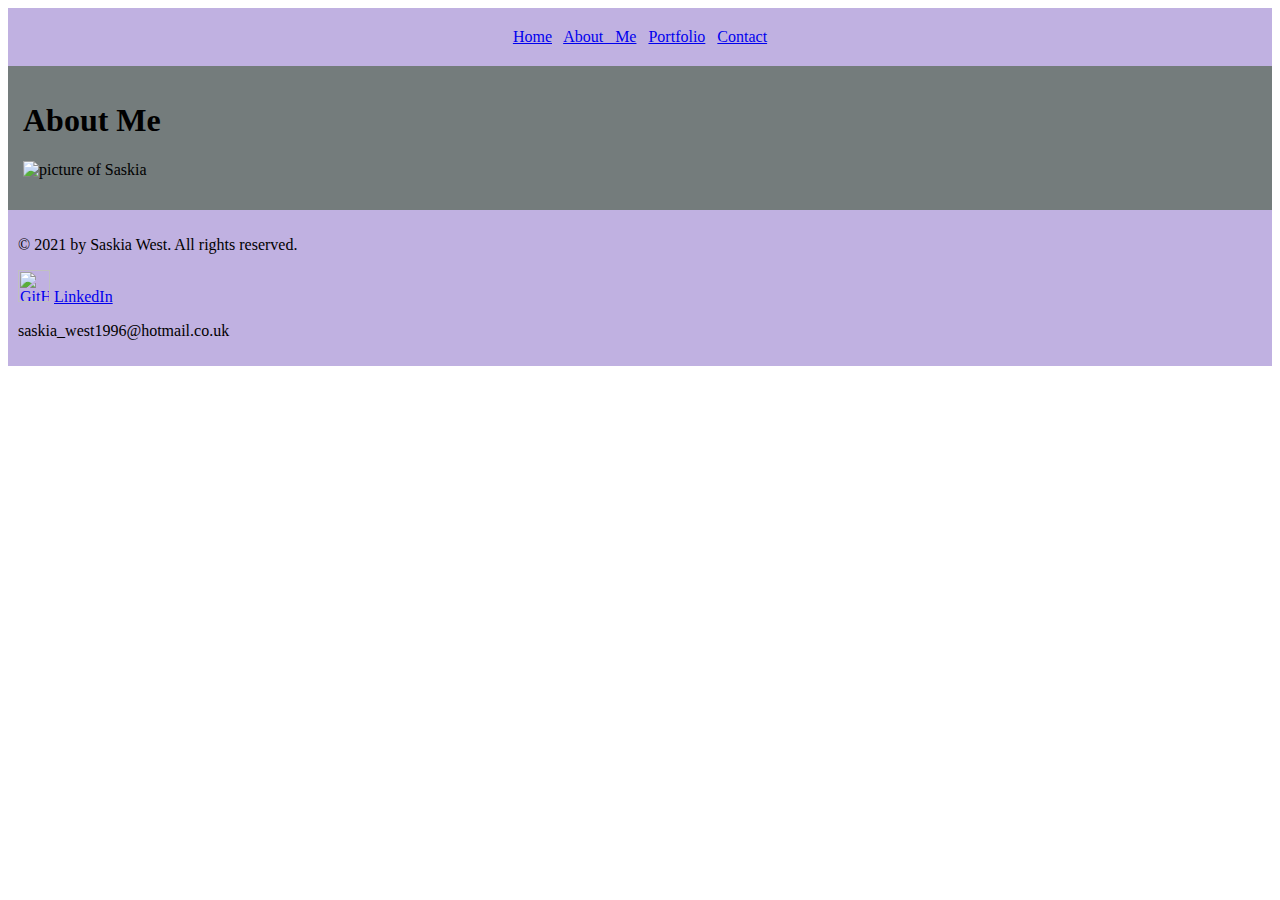
==== about-me.html @ bec5a89f "Working GitHub link and logo added. img added to about section" ====
<html>
<head>
	<title>Saskia West Software Dev Portfolio</title>
	<link href="normalize.css" rel="stylesheet" type="text/css">
	<link href="style.css" rel="stylesheet" type="text/css">
	<meta name="viewport" content="width=device-width, initial-scale=1.0">
</head>

<body>
	
<section class="top-bar">
	<div class="sw-logo"></div>
	
	<nav class="nav-bar">
		<a href="index.html">Home</a>
		<a href="about-me.html">About Me</a>
		<a href="portfolio.html">Portfolio</a>
		<a href="contact.html">Contact</a>
	</nav>
</section>
	

<main>
	<div><h1>About Me</h1></div>
	
	<img src="saskia_west_image.jpg" alt="picture of Saskia" width="">
	
	<div>
	<p></p>
	</div>
	
</main>
		
</body>

<footer>
	<p><span>&#169; </span>2021 by Saskia West. All rights reserved.</p>
	<a href="https://github.com/sassiek"><img src="GitHub-Mark-32px.png" width="32px" height="32px" alt="GitHub Logo"></a>
	<a href=#linkedin>LinkedIn</a>
	<p>saskia_west1996@hotmail.co.uk</p>
</footer>

</body>
</html>
---- style.css ----
* {
	box-sizing: border-box;
}

section {
	background-color: #c0b1e1;
	padding: 20px;
	display: flex;
	justify-content: center;
}

.nav-bar {
	word-spacing: 0.5rem;
}

main {
	background-color:#747c7c;
	padding: 15px;
}

footer {
	background-color: #c0b1e1;
	padding: 10px;
}
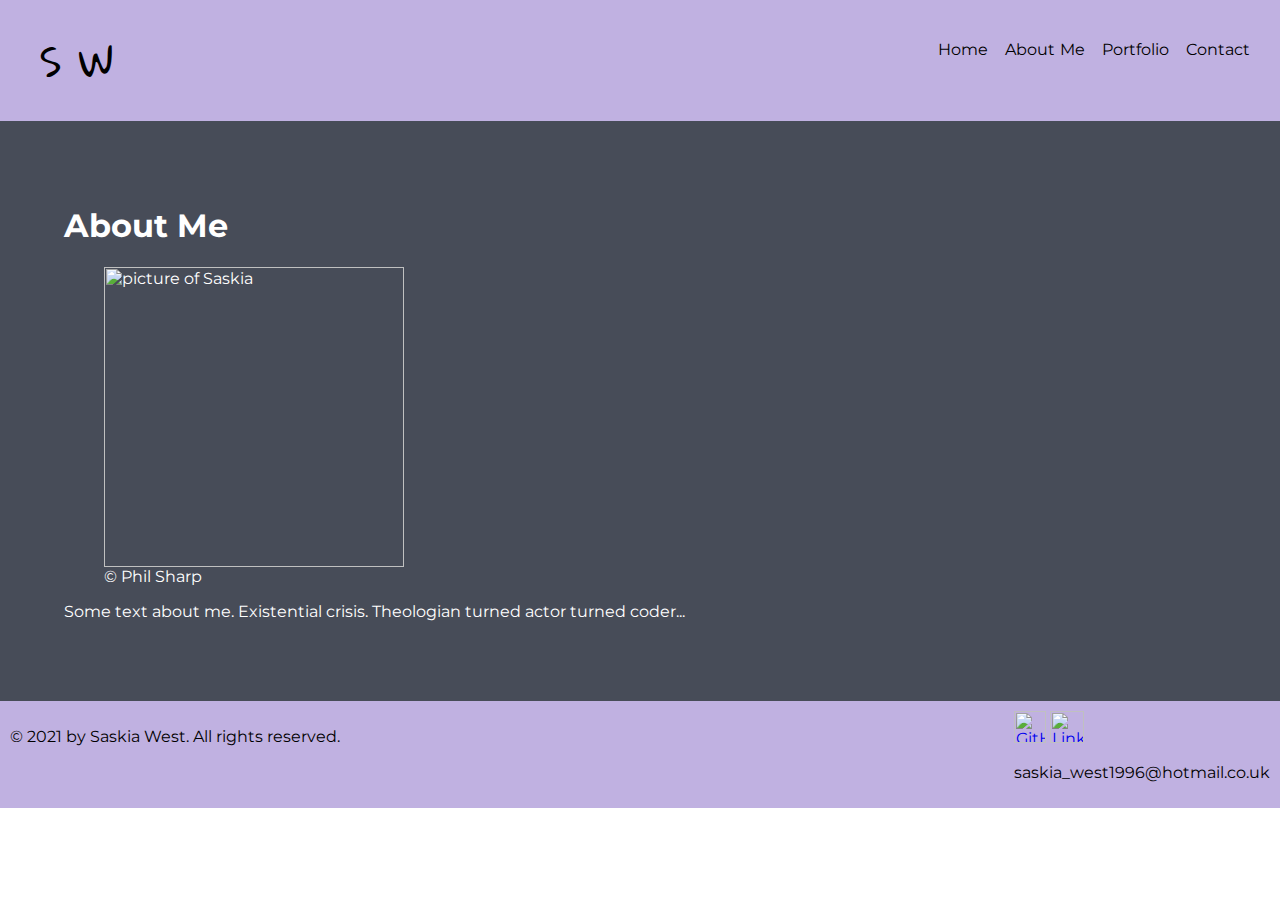
==== commit 900cbc8e: "updated font, format, colour and hover" ====
--- a/about-me.html
+++ b/about-me.html
@@ -3,13 +3,15 @@
 	<title>Saskia West Software Dev Portfolio</title>
 	<link href="normalize.css" rel="stylesheet" type="text/css">
 	<link href="style.css" rel="stylesheet" type="text/css">
+	<link href="https://fonts.googleapis.com/css2?family=Cinzel&family=Girassol&family=Gloria+Hallelujah&family=Montserrat:wght@200&family=Open+Sans+Condensed:wght@300&display=swap" rel="stylesheet">
 	<meta name="viewport" content="width=device-width, initial-scale=1.0">
 </head>
 
 <body>
 	
 <section class="top-bar">
-	<div class="sw-logo"></div>
+	
+	<nav class="sw-logo">S W</nav>
 	
 	<nav class="nav-bar">
 		<a href="index.html">Home</a>
@@ -20,13 +22,16 @@
 </section>
 	
 
-<main>
+<main class="about-main">
 	<div><h1>About Me</h1></div>
 	
-	<img src="saskia_west_image.jpg" alt="picture of Saskia" width="">
+	<figure class="saskia-image">
+		<img src="saskia_west_image.jpg" alt="picture of Saskia" width="300px">
+		<figcaption><span>&#169; </span>Phil Sharp</figcaption>
+	</figure>
 	
-	<div>
-	<p></p>
+	<div class="about-text">
+	<p>Some text about me. Existential crisis. Theologian turned actor turned coder... </p>
 	</div>
 	
 </main>
@@ -34,10 +39,16 @@
 </body>
 
 <footer>
-	<p><span>&#169; </span>2021 by Saskia West. All rights reserved.</p>
-	<a href="https://github.com/sassiek"><img src="GitHub-Mark-32px.png" width="32px" height="32px" alt="GitHub Logo"></a>
-	<a href=#linkedin>LinkedIn</a>
-	<p>saskia_west1996@hotmail.co.uk</p>
+	<div class="footer">
+		<p><span>&#169; </span>2021 by Saskia West. All rights reserved.</p>
+	</div>
+	
+	<div class="footer">
+		<a href="https://github.com/sassiek"><img src="GitHub-logo.png" width="32px" height="32px" alt="GitHub logo"></a>
+		<a href="https://www.linkedin.com/in/saskia-w-5399b593?lipi=urn%3Ali%3Apage%3Ad_flagship3_profile_view_base_contact_details%3BegOZ5XUUQ0ScG3hz9%2FbT0Q%3D%3D"><img src="LI-In-Bug.png" width="34px" height="32px" alt="LinkedIn logo"></a>
+		<p>saskia_west1996@hotmail.co.uk</p>
+	</div>
+
 </footer>
 
 </body>
--- a/style.css
+++ b/style.css
@@ -1,24 +1,113 @@
 * {
 	box-sizing: border-box;
+}
+
+body {
+	font-family: 'Montserrat', sans-serif;
+	margin: 0px;
+	padding: 0px;
 }
 
 section {
 	background-color: #c0b1e1;
 	padding: 20px;
 	display: flex;
-	justify-content: center;
+	justify-content: space-between;
+}
+
+
+.sw-logo {
+	font-family: 'Gloria Hallelujah', cursive;
+	font-size: 2.5rem;
+	text-indent: 20px;
 }
 
 .nav-bar {
-	word-spacing: 0.5rem;
+	word-spacing: 0.8rem;
+	padding: 20px 10px 10px 5px;
+}
+
+.nav-bar a[href*="about-me.html"] {
+	word-spacing: 0.1rem;
+}
+
+.nav-bar a {
+	text-decoration: none;
+	color: black;
 }
 
 main {
-	background-color:#747c7c;
-	padding: 15px;
+	background-color:#474c58;
+	color: #ffffff;
+	padding: 5%;
+}
+
+.homepage {
+	width: 100%;
+	height: 800px;
+}
+
+.titlepage {
+	font-family: 'Montserrat', sans-serif;
+	margin: 5%;
+	font-size: 1.75rem;
+}
+
+.titlepage h1 {
+	text-outline: ;
+}
+
+.titlepage h2 {
+	text-indent: 5%;
+}
+
+.portfolio-link {
+	width: 100px;
+	height: 100px;
+	background: #c0b1e1;
+	border-radius: 50%;
+	text-decoration: none;
+	color: black;
+	font-size: 1.75rem;
+	font-family: 'Montserrat', sans-serif;
+	padding: 70px 35px;
+	margin-left: 70%;
+	border: 2px solid white;
+}
+
+.portfolio-link:hover {
+	background-color: #d2e1b1;
+}
+
+.portfolio {
+	display: grid;
+	grid-template-columns: 1fr 1fr 1fr;
+	gap: 20px;
+	background-color: #474c58;
+	margin: 1%%;
+}
+
+.portfolio .container {
+	margin: auto;
+	width: 270px;
+	height: 270px;
+	background: #c0b1e1;
+	border: 5px solid #c5e0dd;
+	padding: 7px;
+	text-align: center;
+	font-size: 0.85rem;
+}
+
+.container .title-project {
+	font-size: 1.1rem;
+	text-align: center;
+	
 }
 
 footer {
 	background-color: #c0b1e1;
 	padding: 10px;
-}+	display: grid;
+	grid-template-columns: auto auto;
+	justify-content: space-between;
+}
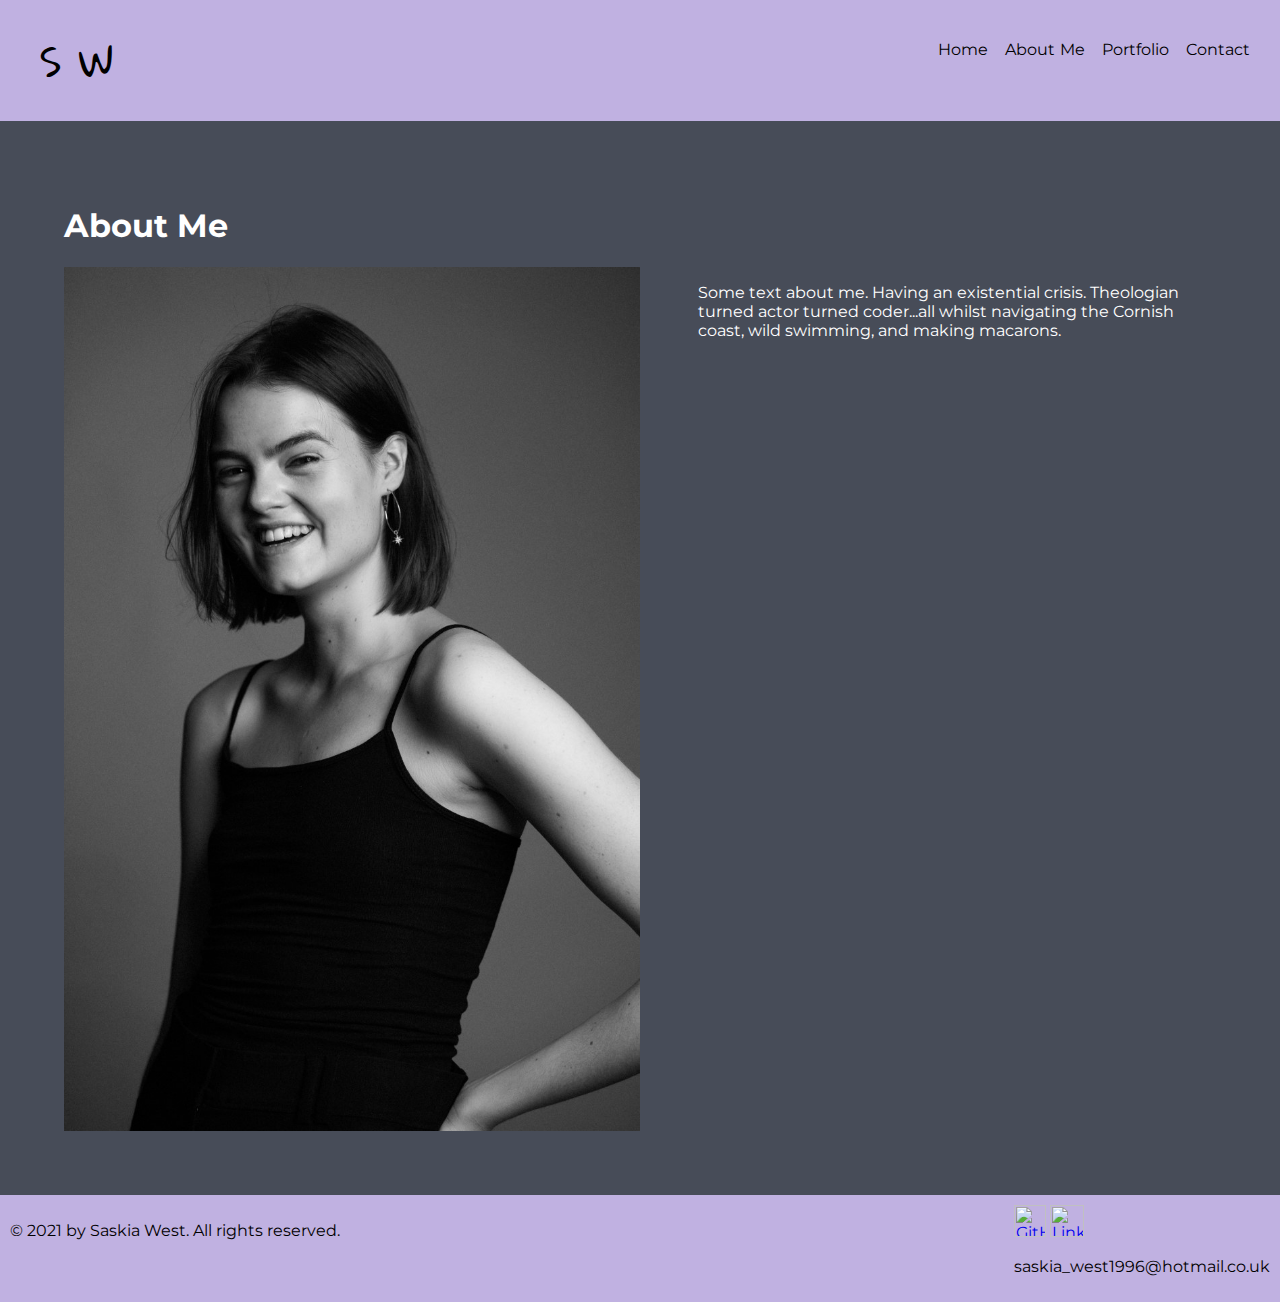
==== commit 6ad6979b: "video removed. photo changed on about section." ====
--- a/about-me.html
+++ b/about-me.html
@@ -25,13 +25,12 @@
 <main class="about-main">
 	<div><h1>About Me</h1></div>
 	
-	<figure class="saskia-image">
-		<img src="saskia_west_image.jpg" alt="picture of Saskia" width="300px">
-		<figcaption><span>&#169; </span>Phil Sharp</figcaption>
-	</figure>
+	<div class="about-container">
 	
-	<div class="about-text">
-	<p>Some text about me. Existential crisis. Theologian turned actor turned coder... </p>
+		<img class="saskia-image" src="saskiawestbw.jpeg" alt="picture of Saskia">
+	
+	<p>Some text about me. Having an existential crisis. Theologian turned actor turned coder...all whilst navigating the Cornish coast, wild swimming, and making macarons. </p>
+	
 	</div>
 	
 </main>
--- a/style.css
+++ b/style.css
@@ -53,12 +53,8 @@
 	font-size: 1.75rem;
 }
 
-.titlepage h1 {
-	text-outline: ;
-}
-
 .titlepage h2 {
-	text-indent: 5%;
+	font-size: 1.5rem;
 }
 
 .portfolio-link {
@@ -77,6 +73,16 @@
 
 .portfolio-link:hover {
 	background-color: #d2e1b1;
+}
+
+.about-container {
+	display: flex;
+	justify-content: space-evenly;
+	gap: 5%;
+}
+
+.saskia-image {
+	width: 50%;
 }
 
 .portfolio {
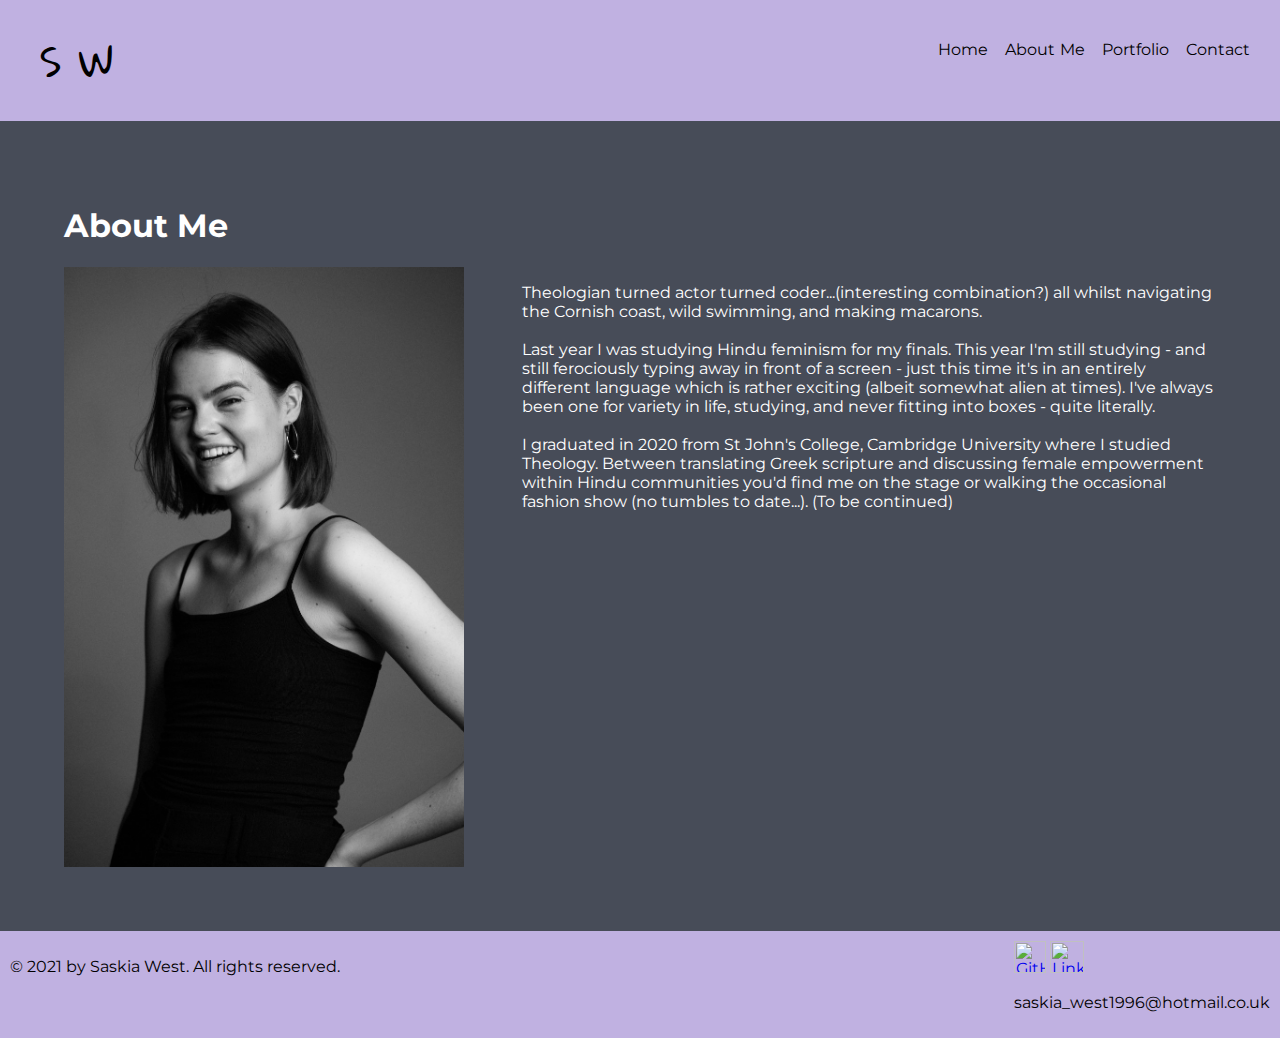
==== commit 4da6c2bf: "added vid to homepage and corresponding media queries" ====
--- a/about-me.html
+++ b/about-me.html
@@ -19,9 +19,11 @@
 		<a href="portfolio.html">Portfolio</a>
 		<a href="contact.html">Contact</a>
 	</nav>
+	
+	<button class="hamburger">Menu</button>
+	
 </section>
 	
-
 <main class="about-main">
 	<div><h1>About Me</h1></div>
 	
@@ -29,7 +31,7 @@
 	
 		<img class="saskia-image" src="saskiawestbw.jpeg" alt="picture of Saskia">
 	
-	<p>Some text about me. Having an existential crisis. Theologian turned actor turned coder...all whilst navigating the Cornish coast, wild swimming, and making macarons. </p>
+	<p class="about-p">Theologian turned actor turned coder...(interesting combination?) all whilst navigating the Cornish coast, wild swimming, and making macarons. <br><br> Last year I was studying Hindu feminism for my finals. This year I'm still studying - and still ferociously typing away in front of a screen -  just this time it's in an entirely different language which is rather exciting (albeit somewhat alien at times). I've always been one for variety in life, studying, and never fitting into boxes - quite literally.<br><br>I graduated in 2020 from St John's College, Cambridge University where I studied Theology. Between translating Greek scripture and discussing female empowerment within Hindu communities you'd find me on the stage or walking the occasional fashion show (no tumbles to date...). (To be continued)</p>
 	
 	</div>
 	
--- a/style.css
+++ b/style.css
@@ -15,7 +15,6 @@
 	justify-content: space-between;
 }
 
-
 .sw-logo {
 	font-family: 'Gloria Hallelujah', cursive;
 	font-size: 2.5rem;
@@ -36,6 +35,10 @@
 	color: black;
 }
 
+.top-bar .hamburger {
+	display: none;
+}
+
 main {
 	background-color:#474c58;
 	color: #ffffff;
@@ -51,24 +54,128 @@
 	font-family: 'Montserrat', sans-serif;
 	margin: 5%;
 	font-size: 1.75rem;
-}
-
-.titlepage h2 {
-	font-size: 1.5rem;
+	position: relative;
+}
+
+.title-format {
+	display: flex;
+	margin: 25px;
+}
+
+.title-letter {
+	border: 4px solid #ffffff;
+	padding: 17px;
+	margin: 20px;
+	height: 75px;
+	width: 75px;
+	text-align: center;
+	color: black;
+}
+
+#title-letter-1 {
+	background-color: #736a87;
+}
+
+#title-letter-1:hover {
+	background-color: #e6f0f5;
+}
+
+#title-letter-2 {
+	background-color: #9a8eb4;
+}
+
+#title-letter-2:hover {
+	background-color: #cee1ea;
+}
+
+#title-letter-3 {
+	background-color: #c0b1e1;
+}
+
+#title-letter-3:hover {
+	background-color: #b5d2e0;
+}
+
+#title-letter-4 {
+	background-color: #cdc1e7;
+}
+
+#title-letter-4:hover {
+	background-color: #8aa4b0;
+}
+
+#title-letter-5 {
+	background-color: #d9d0ed;
+}
+
+#title-letter-5:hover {
+	background-color: #79909a;
+}
+
+#title-letter-6 {
+	background-color: #e6e0f3;
+}
+
+#title-letter-6:hover {
+	background-color: #57676e;
+}
+
+#title-letter-7 {
+	background-color: #6a7e87;
+}
+
+#title-letter-7:hover {
+	background-color: #e0e1f3;
+}
+
+#title-letter-8 {
+	background-color: #8ea8b4;
+}
+
+#title-letter-8:hover {
+	background-color: #b1b5e1;
+}
+
+#title-letter-9 {
+	background-color: #b1d2e1;
+}
+
+#title-letter-9:hover {
+	background-color: #8e91b4;
+}
+
+#title-letter-10 {
+	background-color: #c8e0ea;
+}
+
+#title-letter-10:hover {
+	background-color: #7c7f9e;
+}
+
+.video-col video {
+	position: absolute;
+	right: 14%;
+	top: 41%;
+	width: 400px;
+	height: 350px;
+	z-index: 0;
+	opacity: 0.8;
 }
 
 .portfolio-link {
-	width: 100px;
-	height: 100px;
+	width: 150px;
+	height: 110px;
 	background: #c0b1e1;
-	border-radius: 50%;
 	text-decoration: none;
 	color: black;
 	font-size: 1.75rem;
 	font-family: 'Montserrat', sans-serif;
-	padding: 70px 35px;
-	margin-left: 70%;
-	border: 2px solid white;
+	padding: 70px 35px 90px 17px;
+	border: 2px solid #ffffff;
+	position: absolute;
+	right: 20%;
+	top: 30%;
+	z-index: 1;
 }
 
 .portfolio-link:hover {
@@ -82,7 +189,7 @@
 }
 
 .saskia-image {
-	width: 50%;
+	width: 400px;
 }
 
 .portfolio {
@@ -110,6 +217,20 @@
 	
 }
 
+.contact-col {
+	margin: 10px;
+	padding: 10px;
+	border: 2px solid white;
+	background-color: #c0b1e1;
+	display: grid;
+	align-content: center;
+}
+
+.image-contact {
+	width: 400px;
+	margin: 10px;
+}
+
 footer {
 	background-color: #c0b1e1;
 	padding: 10px;
@@ -117,3 +238,144 @@
 	grid-template-columns: auto auto;
 	justify-content: space-between;
 }
+
+@media only screen and (max-width: 576px) {
+	nav a {
+		display: none;
+	}
+	
+	.top-bar .hamburger {
+		display: block;
+		font-family: 'Montserrat', sans-serif;
+		font-size: 1rem;
+		border: 2px solid #474c58;
+		border-radius: 10%;
+		padding: auto 10px;
+		background-color: #b1d2e1;
+	}
+	
+	.top-bar .hamburger:hover {
+		background-color: white;
+	}
+	
+	main {
+		display: block;
+	}
+	
+	.homepage-vid {
+		display: none;
+	}
+	
+	.portfolio-link {
+		display: none;
+	}
+	
+	.about-container {
+		display: grid;
+	}
+	
+	.about-p {
+		width: 100%;
+		padding-bottom: 20px;
+	}
+	
+	.saskia-image {
+		max-width: 100%;
+		max-height: 100%;
+		object-fit: scale-down;
+	}
+	
+	.portfolio {
+		display: flex;
+		flex-flow: wrap;
+	}
+	
+	.portfolio .container {
+		width: 100%;
+		margin: 10px;
+	}
+	
+	.image-contact {
+		max-width: 100%;
+		max-height: 100%;
+		object-fit: scale-down;
+	}
+	
+	footer {
+		display: block;
+		width: 100%;
+		text-align: center;
+	}
+}
+
+
+@media (max-width:768px) {
+	.homepage-video {
+		display: none;
+	}
+	
+	.portfolio-link {
+		display: none;
+	}
+	
+	.saskia-image {
+        max-width: 240px;
+        max-height: 240px;
+    }
+	
+	.portfolio {
+		display: flex;
+		flex-flow: wrap;
+	}
+	
+	.portfolio .container {
+		width: 100%;
+		margin: 10px;
+	}
+	
+	.image-contact {
+		max-width: 100%;
+		max-height: 100%;
+		object-fit: scale-down;
+    }
+	
+	footer {
+		display: block;
+		width: 100%;
+		text-align: center;
+	}
+}
+
+@media (max-width:992px) {
+    .saskia-image {
+        max-width: 314px;
+        max-height: 314px;
+    }
+	
+	.portfolio {
+		display: flex;
+		flex-flow: wrap;
+	}
+	
+	.image-contact {
+		max-width: 100%;
+		max-height: 100%;
+		object-fit: scale-down;
+    }
+}
+
+@media (max-width:1200px) {
+    .saskia-image {
+        max-width: 380px;
+        max-height: 380px;
+    }
+	.portfolio {
+		display: flex;
+		flex-flow: wrap;
+	}
+		
+	.image-contact {
+		max-width: 100%;
+		max-height: 100%;
+		object-fit: scale-down;
+}
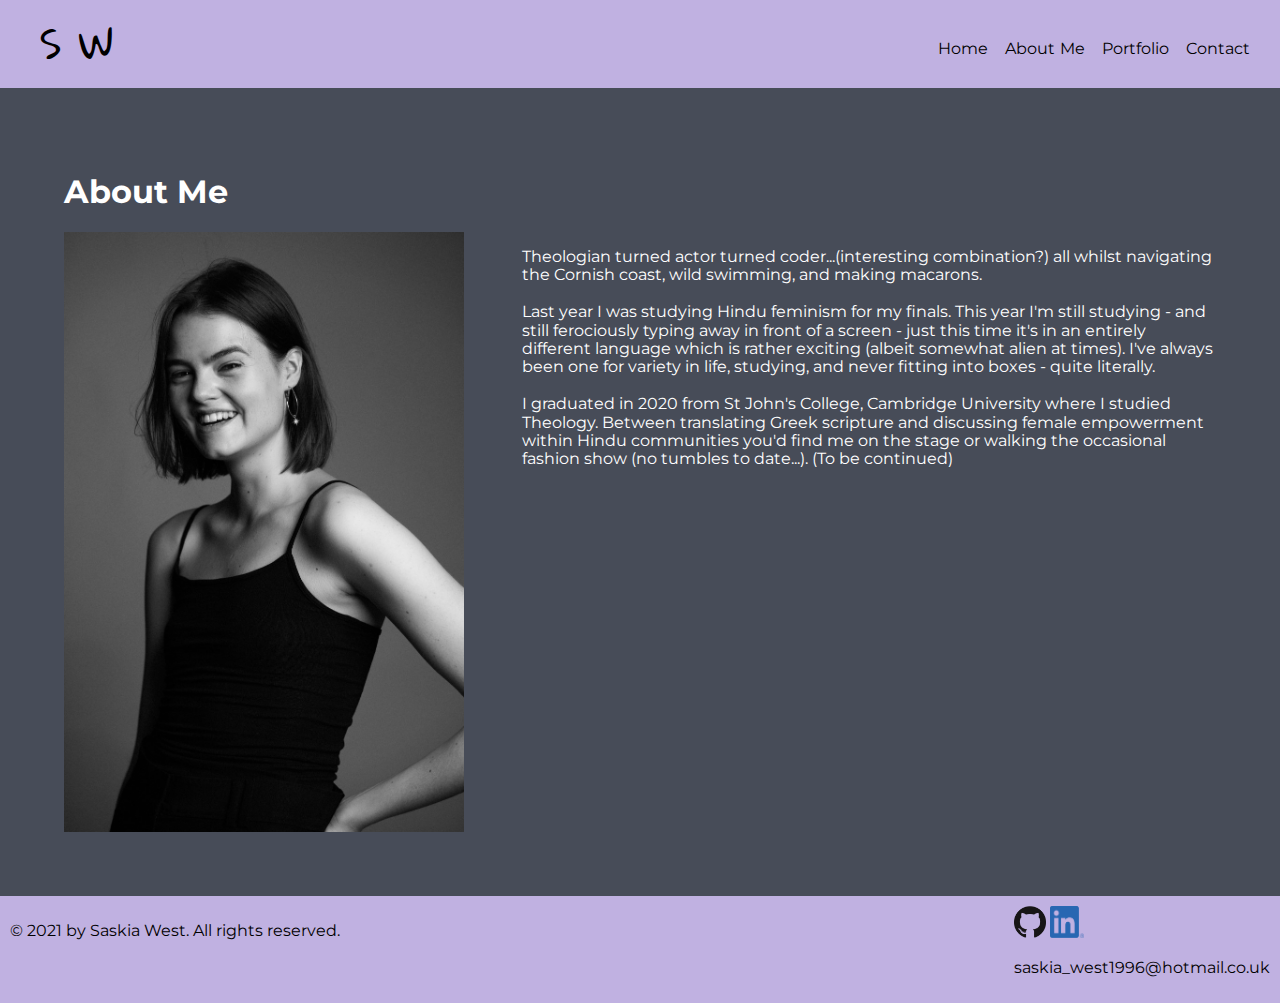
==== commit 020b5f2a: "Merge pull request #1 from sassiek/inProgress" ====
--- a/about-me.html
+++ b/about-me.html
@@ -10,46 +10,33 @@
 <body>
 	
 <section class="top-bar">
-	
-	<nav class="sw-logo">S W</nav>
-	
+	<div class="sw-logo">S W</div>
 	<nav class="nav-bar">
 		<a href="index.html">Home</a>
 		<a href="about-me.html">About Me</a>
 		<a href="portfolio.html">Portfolio</a>
 		<a href="contact.html">Contact</a>
 	</nav>
-	
-	<button class="hamburger">Menu</button>
-	
+	<button class="hamburger">Menu</button>	
 </section>
 	
 <main class="about-main">
 	<div><h1>About Me</h1></div>
-	
 	<div class="about-container">
-	
 		<img class="saskia-image" src="saskiawestbw.jpeg" alt="picture of Saskia">
-	
-	<p class="about-p">Theologian turned actor turned coder...(interesting combination?) all whilst navigating the Cornish coast, wild swimming, and making macarons. <br><br> Last year I was studying Hindu feminism for my finals. This year I'm still studying - and still ferociously typing away in front of a screen -  just this time it's in an entirely different language which is rather exciting (albeit somewhat alien at times). I've always been one for variety in life, studying, and never fitting into boxes - quite literally.<br><br>I graduated in 2020 from St John's College, Cambridge University where I studied Theology. Between translating Greek scripture and discussing female empowerment within Hindu communities you'd find me on the stage or walking the occasional fashion show (no tumbles to date...). (To be continued)</p>
-	
+		<p class="about-p">Theologian turned actor turned coder...(interesting combination?) all whilst navigating the Cornish coast, wild swimming, and making macarons. <br><br> Last year I was studying Hindu feminism for my finals. This year I'm still studying - and still ferociously typing away in front of a screen -  just this time it's in an entirely different language which is rather exciting (albeit somewhat alien at times). I've always been one for variety in life, studying, and never fitting into boxes - quite literally.<br><br>I graduated in 2020 from St John's College, Cambridge University where I studied Theology. Between translating Greek scripture and discussing female empowerment within Hindu communities you'd find me on the stage or walking the occasional fashion show (no tumbles to date...). (To be continued)</p>
 	</div>
-	
 </main>
 		
-</body>
-
 <footer>
-	<div class="footer">
+	<div>
 		<p><span>&#169; </span>2021 by Saskia West. All rights reserved.</p>
 	</div>
-	
-	<div class="footer">
+	<div>
 		<a href="https://github.com/sassiek"><img src="GitHub-logo.png" width="32px" height="32px" alt="GitHub logo"></a>
 		<a href="https://www.linkedin.com/in/saskia-w-5399b593?lipi=urn%3Ali%3Apage%3Ad_flagship3_profile_view_base_contact_details%3BegOZ5XUUQ0ScG3hz9%2FbT0Q%3D%3D"><img src="LI-In-Bug.png" width="34px" height="32px" alt="LinkedIn logo"></a>
 		<p>saskia_west1996@hotmail.co.uk</p>
 	</div>
-
 </footer>
 
 </body>
--- a/style.css
+++ b/style.css
@@ -4,8 +4,6 @@
 
 body {
 	font-family: 'Montserrat', sans-serif;
-	margin: 0px;
-	padding: 0px;
 }
 
 section {
@@ -32,7 +30,7 @@
 
 .nav-bar a {
 	text-decoration: none;
-	color: black;
+	color: #000000;
 }
 
 .top-bar .hamburger {
@@ -47,11 +45,9 @@
 
 .homepage {
 	width: 100%;
-	height: 800px;
 }
 
 .titlepage {
-	font-family: 'Montserrat', sans-serif;
 	margin: 5%;
 	font-size: 1.75rem;
 	position: relative;
@@ -69,7 +65,7 @@
 	height: 75px;
 	width: 75px;
 	text-align: center;
-	color: black;
+	color: #000000;
 }
 
 #title-letter-1 {
@@ -154,10 +150,11 @@
 
 .video-col video {
 	position: absolute;
-	right: 14%;
-	top: 41%;
-	width: 400px;
-	height: 350px;
+	right: 15%;
+	top: 30%;
+	/*width: 400px;
+	height: 350px;*/
+	width: 35%;
 	z-index: 0;
 	opacity: 0.8;
 }
@@ -167,9 +164,8 @@
 	height: 110px;
 	background: #c0b1e1;
 	text-decoration: none;
-	color: black;
+	color: #000000;
 	font-size: 1.75rem;
-	font-family: 'Montserrat', sans-serif;
 	padding: 70px 35px 90px 17px;
 	border: 2px solid #ffffff;
 	position: absolute;
@@ -214,15 +210,19 @@
 .container .title-project {
 	font-size: 1.1rem;
 	text-align: center;
-	
+}
+
+.contact-section {
+	display: flex;
+	flex-direction: wrap;
 }
 
 .contact-col {
 	margin: 10px;
 	padding: 10px;
-	border: 2px solid white;
+	border: 2px solid #ffffff;
+	width: 400px;
 	background-color: #c0b1e1;
-	display: grid;
 	align-content: center;
 }
 
@@ -255,7 +255,7 @@
 	}
 	
 	.top-bar .hamburger:hover {
-		background-color: white;
+		background-color: #ffffff;
 	}
 	
 	main {
@@ -295,6 +295,10 @@
 		margin: 10px;
 	}
 	
+	.contact-section {
+		display: block;
+	}
+	
 	.image-contact {
 		max-width: 100%;
 		max-height: 100%;
@@ -338,6 +342,10 @@
 		max-height: 100%;
 		object-fit: scale-down;
     }
+	
+	.contact-section {
+		display: block;
+	}
 	
 	footer {
 		display: block;
@@ -369,6 +377,7 @@
         max-width: 380px;
         max-height: 380px;
     }
+	
 	.portfolio {
 		display: flex;
 		flex-flow: wrap;
@@ -378,4 +387,5 @@
 		max-width: 100%;
 		max-height: 100%;
 		object-fit: scale-down;
-}
+	}
+}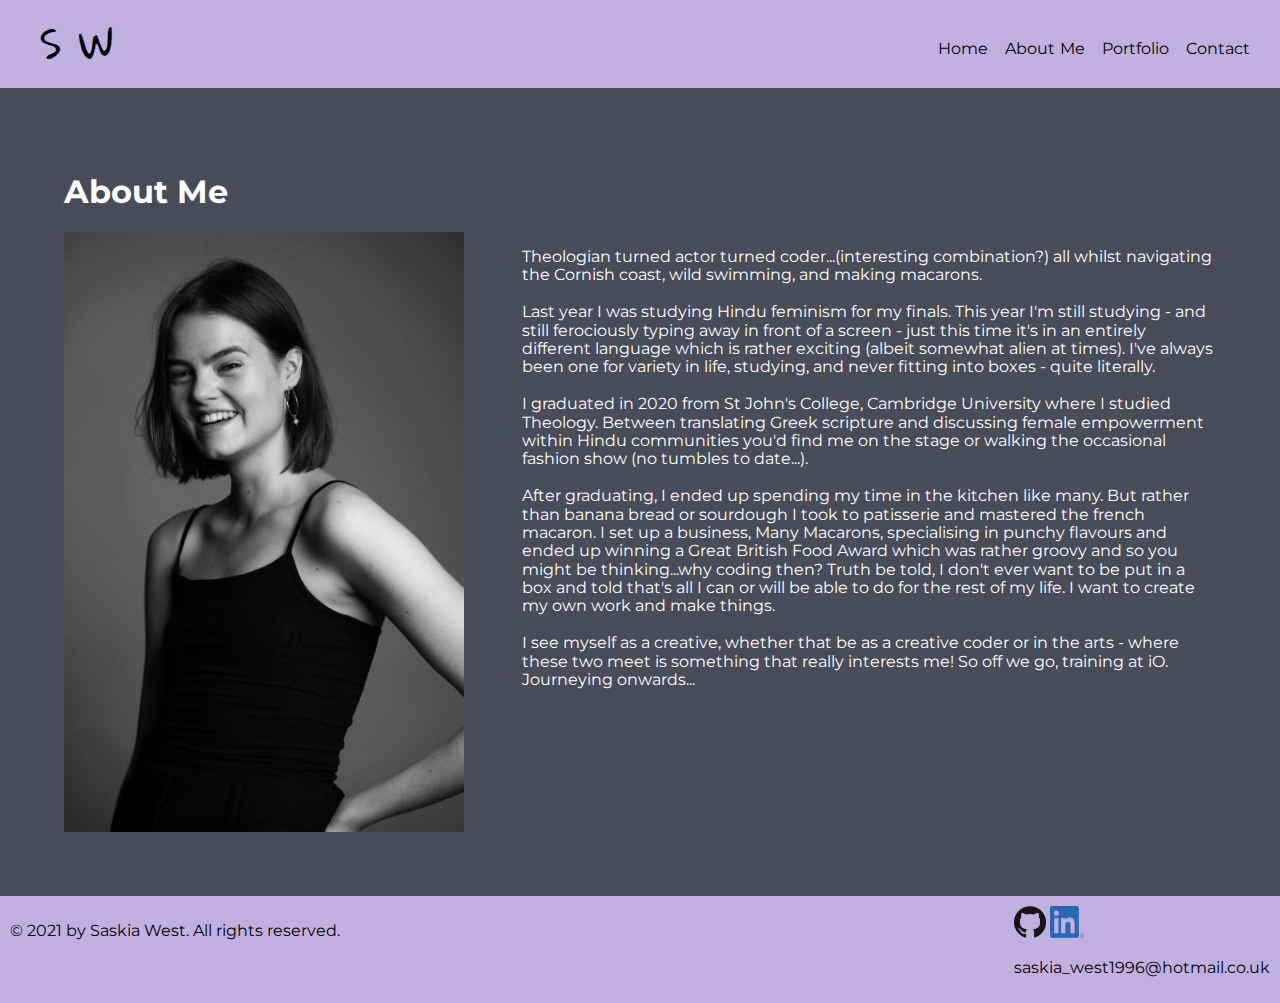
==== commit 6ccc3d8d: "added bio" ====
--- a/about-me.html
+++ b/about-me.html
@@ -24,7 +24,7 @@
 	<div><h1>About Me</h1></div>
 	<div class="about-container">
 		<img class="saskia-image" src="saskiawestbw.jpeg" alt="picture of Saskia">
-		<p class="about-p">Theologian turned actor turned coder...(interesting combination?) all whilst navigating the Cornish coast, wild swimming, and making macarons. <br><br> Last year I was studying Hindu feminism for my finals. This year I'm still studying - and still ferociously typing away in front of a screen -  just this time it's in an entirely different language which is rather exciting (albeit somewhat alien at times). I've always been one for variety in life, studying, and never fitting into boxes - quite literally.<br><br>I graduated in 2020 from St John's College, Cambridge University where I studied Theology. Between translating Greek scripture and discussing female empowerment within Hindu communities you'd find me on the stage or walking the occasional fashion show (no tumbles to date...). (To be continued)</p>
+		<p class="about-p">Theologian turned actor turned coder...(interesting combination?) all whilst navigating the Cornish coast, wild swimming, and making macarons. <br><br> Last year I was studying Hindu feminism for my finals. This year I'm still studying - and still ferociously typing away in front of a screen -  just this time it's in an entirely different language which is rather exciting (albeit somewhat alien at times). I've always been one for variety in life, studying, and never fitting into boxes - quite literally.<br><br>I graduated in 2020 from St John's College, Cambridge University where I studied Theology. Between translating Greek scripture and discussing female empowerment within Hindu communities you'd find me on the stage or walking the occasional fashion show (no tumbles to date...).<br><br>After graduating, I ended up spending my time in the kitchen like many. But rather than banana bread or sourdough I took to patisserie and mastered the french macaron. I set up a business, Many Macarons, specialising in punchy flavours and ended up winning a Great British Food Award which was rather groovy and so you might be thinking...why coding then? Truth be told, I don't ever want to be put in a box and told that's all I can or will be able to do for the rest of my life. I want to create my own work and make things.<br><br>I see myself as a creative, whether that be as a creative coder or in the arts - where these two meet is something that really interests me! So off we go, training at iO. Journeying onwards...</p>
 	</div>
 </main>
 		
